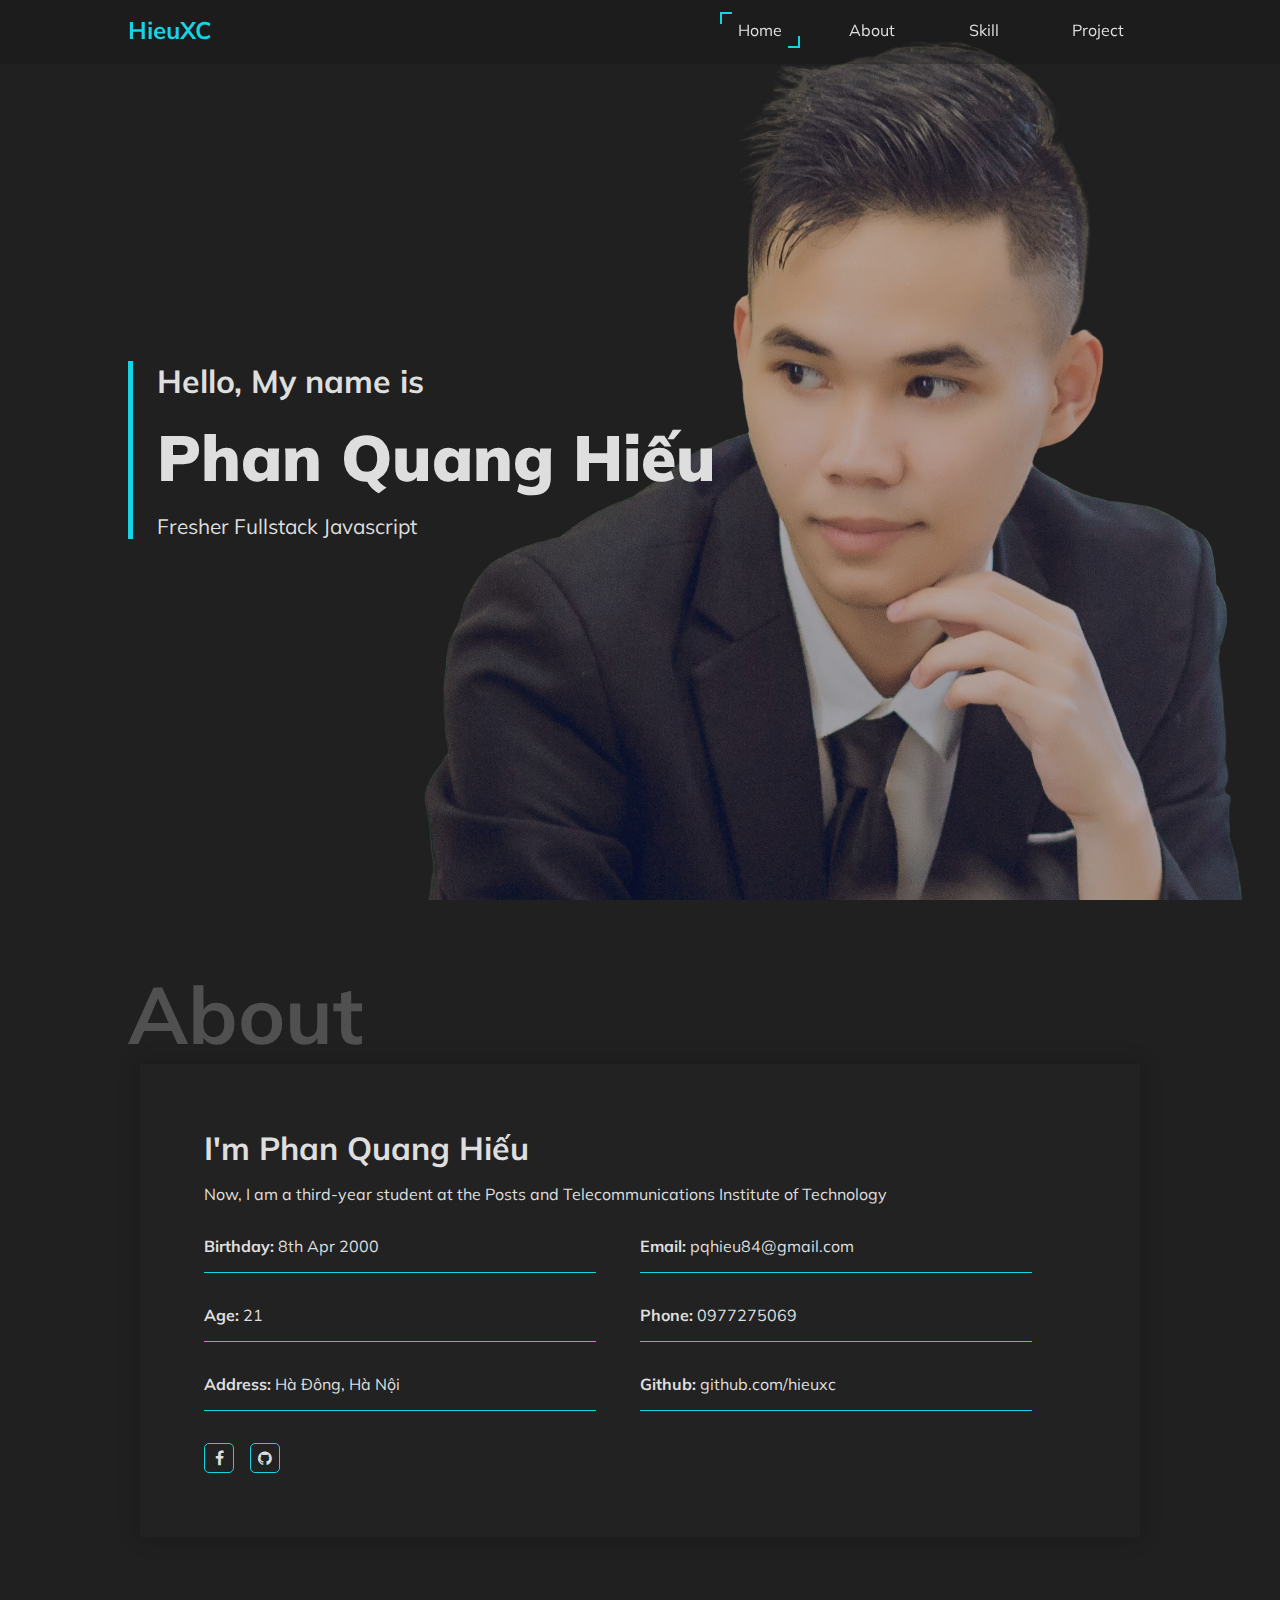
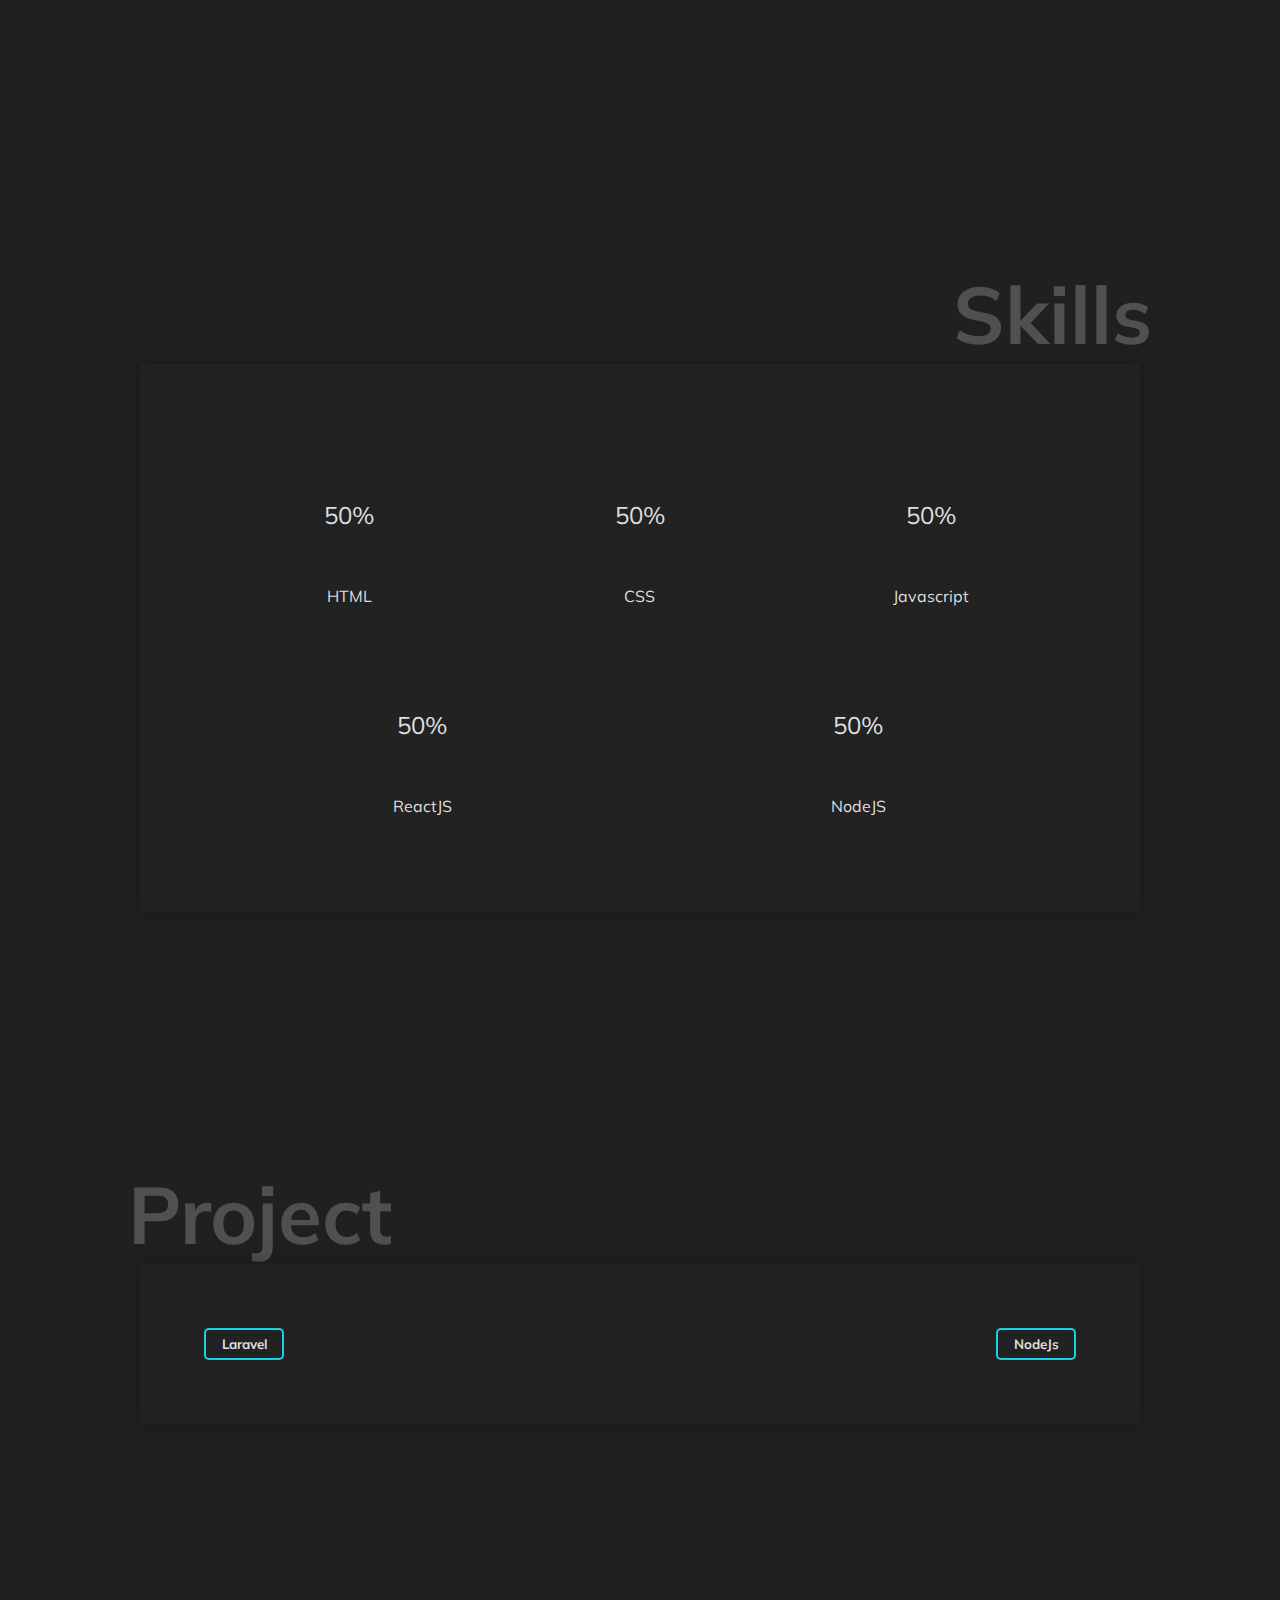
==== index.html @ 89ef491c "first commit" ====
<!DOCTYPE html>
<html>
   <head>
      <meta charset="UTF-8" />
      <meta name="viewport" content="width=device-width, initial-scale=1.0" />
      <title>HieuXC</title>
      <link
         href="https://fonts.googleapis.com/css?family=Muli:400,700,900&display=swap&subset=vietnamese"
         rel="stylesheet"
      />
      <link
         href="https://stackpath.bootstrapcdn.com/font-awesome/4.7.0/css/font-awesome.min.css"
         rel="stylesheet"
         integrity="sha384-wvfXpqpZZVQGK6TAh5PVlGOfQNHSoD2xbE+QkPxCAFlNEevoEH3Sl0sibVcOQVnN"
         crossorigin="anonymous"
      />
      <link rel="stylesheet" href="css/style.css" />
   </head>

   <body>
      <div class="nav">
         <div class="logo">HieuXC</div>
         <div class="navbar">
            <ul>
               <li><a href="#home" class="link active">Home</a></li>
               <li><a href="#about" class="link">About</a></li>
               <li><a href="#skills" class="link">Skill</a></li>
               <li><a href="#project" class="link">Project</a></li>
            </ul>
         </div>
         <div class="menu_toggle"><i class="fa fa-bars" aria-hidden="true"></i></div>
      </div>
      <div class="container home" id="home">
         <div class="home_info">
            <div class="home_info_content">
               <div class="info1">Hello, My name is</div>
               <div class="info2">Phan Quang Hiếu</div>
               <div class="info3">Fresher Fullstack Javascript</div>
            </div>
         </div>
         <div class="home_image"></div>
      </div>
      <div class="container about" id="about">
         <h1>About</h1>
         <div class="about_info">
            <h2>I'm Phan Quang Hiếu</h2>
            <p>
               Now, I am a third-year student at the Posts and Telecommunications Institute of Technology
            </p>
            <div class="infomation">
               <div class="text">
                  <label>Birthday:</label>
                  <span>8th Apr 2000</span>
               </div>
               <div class="text">
                  <label>Email:</label>
                  <span>pqhieu84@gmail.com</span>
               </div>
               <div class="text">
                  <label>Age:</label>
                  <span>21</span>
               </div>
               <div class="text">
                  <label>Phone:</label>
                  <span>0977275069</span>
               </div>
               <div class="text">
                  <label>Address:</label>
                  <span> Hà Đông, Hà Nội</span>
               </div>
               <div class="text">
                  <label>Github:</label>
                  <span>github.com/hieuxc</span>
               </div>
            </div>
            <div class="social_link">
               <a href="https://www.facebook.com/phanhieu15"><i class="fa fa-facebook"></i></a>
               <a href="https://github.com/hieuxc"><i class="fa fa-github"></i></a>
            </div>
         </div>
      </div>
      <div class="container skills" id="skills">
         <h1>Skills</h1>
         <div class="skills_info">
            <div class="skills_content">
               <div class="chart" data-percent="50">50%</div>
               <p>HTML</p>
            </div>
            <div class="skills_content">
               <div class="chart" data-percent="50">50%</div>
               <p>CSS</p>
            </div>
            <div class="skills_content">
               <div class="chart" data-percent="50">50%</div>
               <p>Javascript</p>
            </div>
            <div class="skills_content">
               <div class="chart" data-percent="50">50%</div>
               <p>ReactJS</p>
            </div>
            <div class="skills_content">
               <div class="chart" data-percent="50">50%</div>
               <p>NodeJS</p>
            </div>
            <!-- <div class="skills_content">
               <div class="chart" data-percent="50">50%</div>
               <p>Laravel</p>
            </div> -->
         </div>
      </div>
      <div class="container project" id="project">
         <h1>Project</h1>
         <div class="project_info">
            <div class="list_btn">
               <button class="btn" id="defaultOpen" onclick="status(event,'Laravel')">Laravel</button>
               <button class="btn" onclick="status(event,'NodeJs')">NodeJs</button>
            </div>
            <div class="list_project">
               <div class="project_content" id="Laravel">
                  <div class="content">
                     <div class="detail">
                        <img src="img/laravel-ecommerce.png" alt="" />
                        <h4>Clone Website <a href="https://www.hanoicomputer.vn" target="blank">hanoicomputer.vn</a></h4>
                        <a href="https://github.com/hieuxc/laravel-hanoicomputer" target="blank">Github Link</a>
                     </div>
                  </div>
               </div>
               <div class="project_content" id="Nodejs">
                  <div class="content"></div>
               </div>
            </div>
         </div>
      </div>

      <script
         src="https://code.jquery.com/jquery-3.4.1.min.js"
         integrity="sha256-CSXorXvZcTkaix6Yvo6HppcZGetbYMGWSFlBw8HfCJo="
         crossorigin="anonymous"
      ></script>
      <script src="js/jquery.easypiechart.min.js"></script>
      <script src="js/index.js"></script>
   </body>
</html>
---- css/style.css ----
* {
   box-sizing: border-box;
   margin: 0;
   padding: 0;
   font-family: "Muli", sans-serif;
}
html {
   scroll-behavior: smooth;
}
body {
   background-color: #202020;
}
.container {
   min-height: 100vh;
   color: #dedede;
}
.nav {
   background-color: rgba(21, 21, 21, 0.3);
   position: fixed;
   top: 0;
   width: 100%;
   color: #dedede;
   z-index: 2;
}
.nav .logo {
   float: left;
   color: #17d3e6;
   height: 60px;
   line-height: 60px;
   margin-left: 10%;
   font-size: 1.5rem;
   font-weight: 700;
}
.nav .menu_toggle {
   color: #dedede;
   float: right;
   margin: 0.5rem 1rem;
   font-size: 2rem;
   cursor: pointer;
   display: none;
}
.nav .navbar {
   float: right;
   margin-right: 10%;
}
.nav .navbar ul {
   margin: 0;
   padding: 0;
   display: flex;
}
ul li {
   list-style: none;
}
ul li a {
   position: relative;
   display: inline-block;
   text-align: center;
   text-decoration: none;
   color: rgb(222, 222, 222);
   width: 80px;
   padding: 8px 16px;
   margin: 12px 16px;
   overflow: hidden;
   transition: all 0.5s;
}
ul li a:hover {
   background-color: #17d3e6;
   color: #222222;
   transition-delay: 0.5s;
}
ul li a::before {
   content: "";
   position: absolute;
   top: 0px;
   left: 0px;
   width: 0px;
   height: 0px;
   opacity: 0;
   border-top: 2px solid #17d3e6;
   border-left: 2px solid #17d3e6;
   transition: width 0.5s, height 0.5s;
}
ul li a.active::before {
   content: "";
   position: absolute;
   top: 0;
   left: 0;
   width: 10px;
   height: 10px;
   opacity: 1;
   border-top: 2px solid #17d3e6;
   border-left: 2px solid #17d3e6;
   transition: 0.5s;
}
ul li a::after {
   content: "";
   position: absolute;
   bottom: 0px;
   right: 0px;
   width: 0px;
   height: 0px;
   opacity: 0;
   border-bottom: 2px solid #17d3e6;
   border-right: 2px solid #17d3e6;
   transition: width 0.5s, height 0.5s;
}
ul li a.active::after {
   content: "";
   position: absolute;
   bottom: 0;
   right: 0;
   width: 10px;
   height: 10px;
   opacity: 1;
   border-bottom: 2px solid #17d3e6;
   border-right: 2px solid #17d3e6;
   transition: 0.5s;
}
ul li a:hover::before {
   width: 100%;
   height: 100%;
   opacity: 1;
}
ul li a:hover::after {
   width: 100%;
   height: 100%;
   opacity: 1;
}
.home {
   color: #dedede;
}
.home_info {
   position: absolute;
   margin-left: 10%;
   display: flex;
   height: 100%;
   align-items: center;
}
.home_info_content {
   padding-left: 1.5rem;
   border-left: 5px solid #17d3e6;
   z-index: 1;
}
.info1 {
   font-size: 2rem;
   font-weight: 700;
}
.info2 {
   font-size: 4rem;
   font-weight: 900;
   margin-top: 1rem;
}
.info3 {
   font-size: 1.3rem;
   margin-top: 1rem;
}
.home_image {
   height: 100vh;
   background-image: url("../img/pqh.png");
   background-size: contain;
   background-position: bottom right;
   background-repeat: no-repeat;
   opacity: 0.7;
}
.about h1,
.project h1 {
   font-size: 5rem;
   color: #bebebe;
   padding-top: 5%;
   padding-left: 10%;
   opacity: 0.3;
   z-index: 0;
}
.about_info,
.skills_info,
.project_info {
   max-width: 1000px;
   background-color: #222222;
   box-shadow: 0 0 1.2rem rgba(0, 0, 0, 0.25);
   padding: 5%;
   margin-bottom: 50px;
   position: relative;
   left: 50%;
   right: 50%;
   transform: translateX(-50%);
   z-index: 1;
}
.about_info h2 {
   font-size: 2rem;
   margin-bottom: 1rem;
}
.infomation {
   display: flex;
   flex-wrap: wrap;
}
.infomation .text {
   width: 45%;
   margin-top: 2rem;
   margin-right: 5%;
   padding-bottom: 1rem;
   border-bottom: 1px solid #17d3e6;
}
.infomation .text label {
   font-weight: 700;
}
.social_link {
   display: flex;
}
.social_link a {
   display: block;
   width: 30px;
   height: 30px;
   border: 1px solid #17d3e6;
   margin-top: 2rem;
   margin-right: 1rem;
   background-color: transparent;
   border-radius: 5px;
   -webkit-transition: all 0.5 ease;
   transition: all 0.5s ease;
}
.social_link .fa {
   display: flex;
   height: 28px;
   color: #dedede;
   justify-content: center;
   align-items: center;
}
.social_link a:hover {
   background-color: #17d3e6;
}
.social_link a:hover .fa {
   color: #000000;
}
.skills h1 {
   text-align: right;
   padding-top: 5%;
   padding-right: 10%;
   font-size: 5rem;
   color: #bebebe;
   opacity: 0.3;
   z-index: 0;
}
.skills_info {
   display: flex;
   flex-wrap: wrap;
}
.skills_content {
   width: 33.3%;
   margin: 2rem auto;
}
.skills_content p {
   text-align: center;
   margin-top: 1rem;
}
.skills_content .chart {
   position: relative;
   width: 110px;
   height: 110px;
   margin: 0 auto;
   text-align: center;
   font-size: 1.5rem;
   line-height: 110px;
}
.skills_content canvas {
   position: absolute;
   top: 0;
   left: 0;
}
.list_btn {
   display: flex;
   flex-wrap: wrap;
   justify-content: space-between;
}
.list_btn button {
   display: inline-block;
   height: 2rem;
   width: 5rem;
   border-radius: 5px;
   outline: none;
   background-color: inherit;
   color: #dedede;
   border: 2px solid #17d3e6;
   font-weight: 700;
   transition: all 0.5s ease;
}
.list_btn button:hover {
   background-color: #17d3e6;
   color: #000000;
}
.list_btn button.active {
   background-color: #17d3e6;
   color: #000000;
}
.list_project {
   max-width: 900px;
   background-color: #222222;
   box-shadow: 0 0 1.2rem rgba(0, 0, 0, 0.25);
   position: relative;
   left: 50%;
   right: 50%;
   transform: translateX(-50%);
   z-index: 1;
}
.list_project .project_content {
   display: none;
}
.list_project .project_content .content {
   display: flex;
   flex-wrap: wrap;
   justify-content: start;
}
.list_project .project_content .content .detail {
   width: 46%;
   margin: 2%;
}
.list_project .project_content .content .detail img {
   width: 100%;
   margin-bottom: 1rem;
}
.list_project .project_content .content .detail a {
   text-decoration: none;
   display: inline-block;
   margin-top: 1rem;
   color: #17d3e6;
}
@media (max-width: 800px) {
   .nav .logo {
      margin-left: 1rem;
      font-size: 1.2rem;
   }
   .nav .menu_toggle {
      display: block;
   }
   .nav .navbar {
      position: absolute;
      top: 60px;
      right: -50%;
      width: 112px;
      height: 100%;
      transition: 0.5s;
   }
   .nav .navbar.active {
      right: -10%;
   }
   .nav .navbar ul {
      display: block;
      text-align: center;
      background-color: #222222;
      box-shadow: 0 0 15px rgba(0, 0, 0, 0.3);
   }
   .home_image {
      background-size: auto 80%;
      background-position: top 20vh center;
   }
   .home_info {
      margin-left: 5%;
   }
   .info1 {
      font-size: 1.5rem;
   }
   .info2 {
      font-size: 3rem;
   }
   .info3 {
      font-size: 1rem;
   }
   .about h1,
   .skills h1,
   .project h1 {
      font-size: 4rem;
      padding-top: 60px;
   }
   .infomation .text {
      width: 95%;
      padding-bottom: 0.5rem;
   }
   .skills_content {
      width: 50%;
   }
   .list_project .project_content .content .detail {
      width: 96%;
   }
}
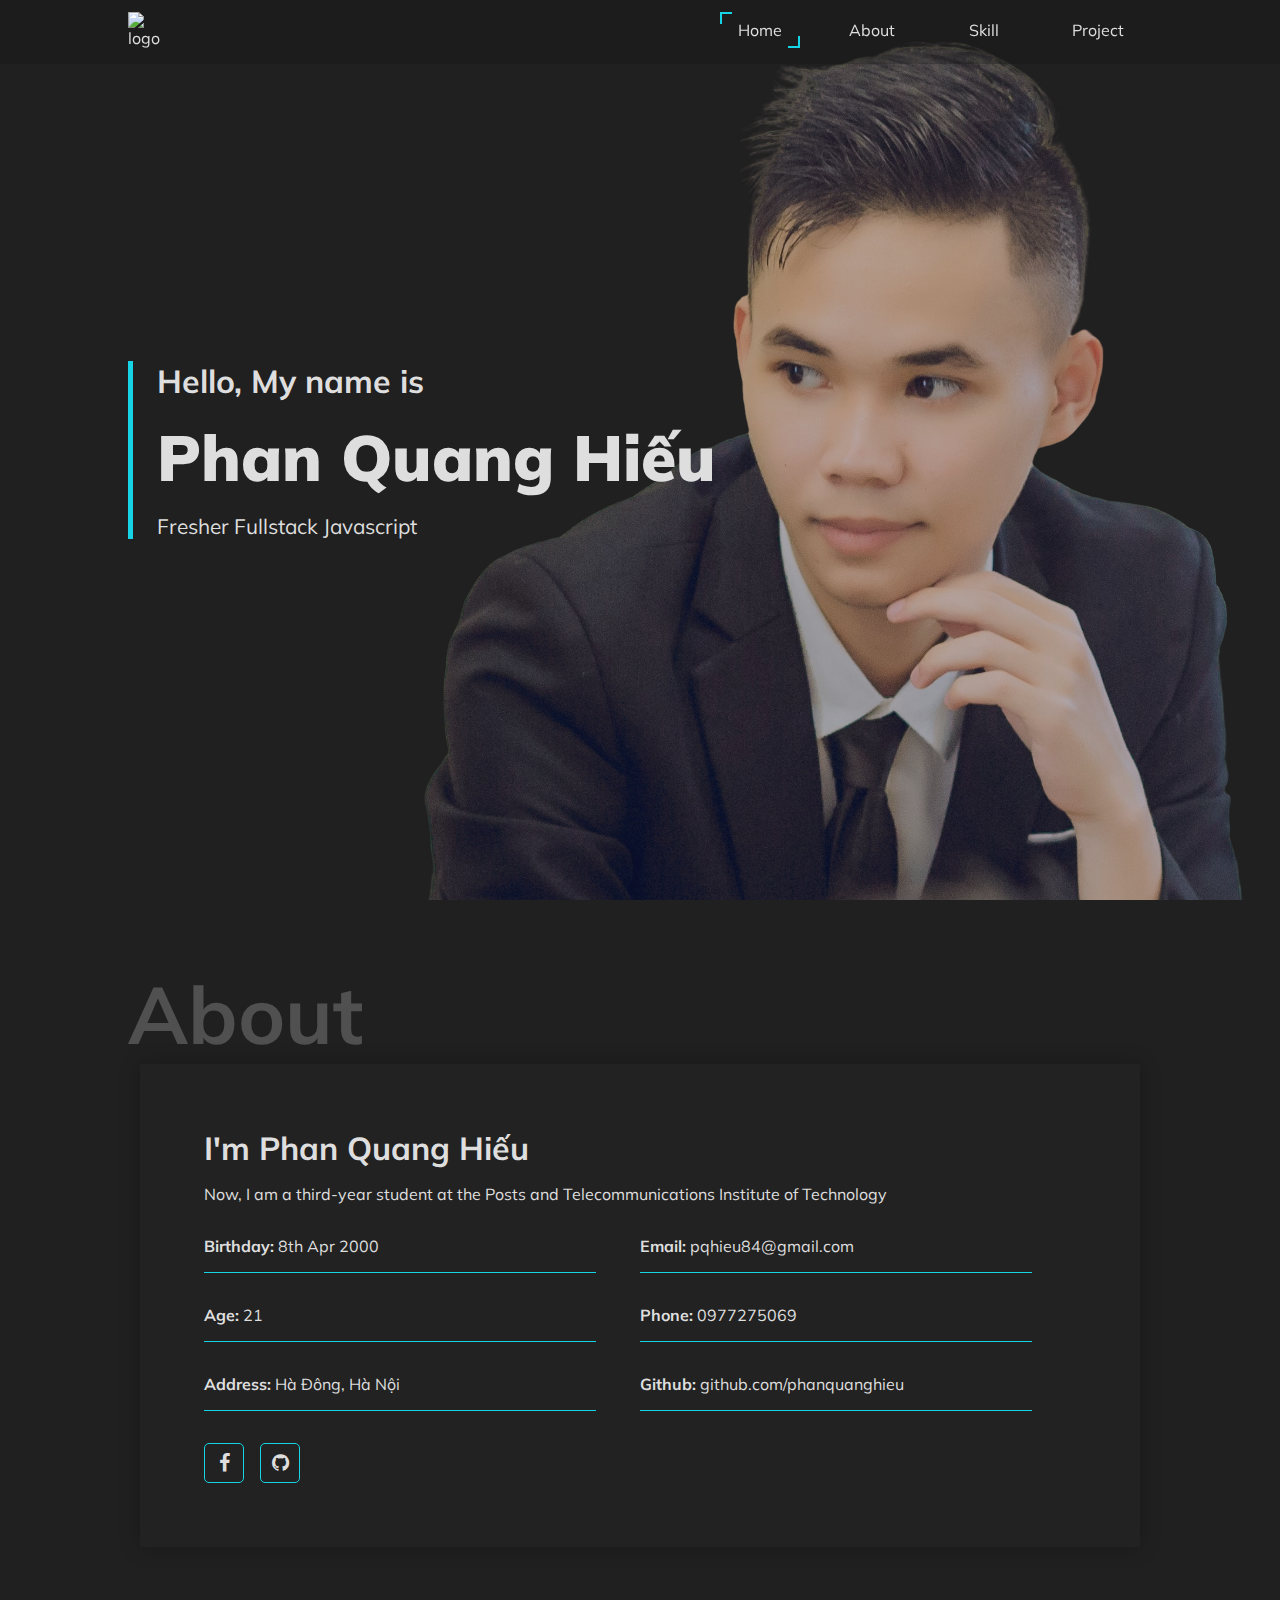
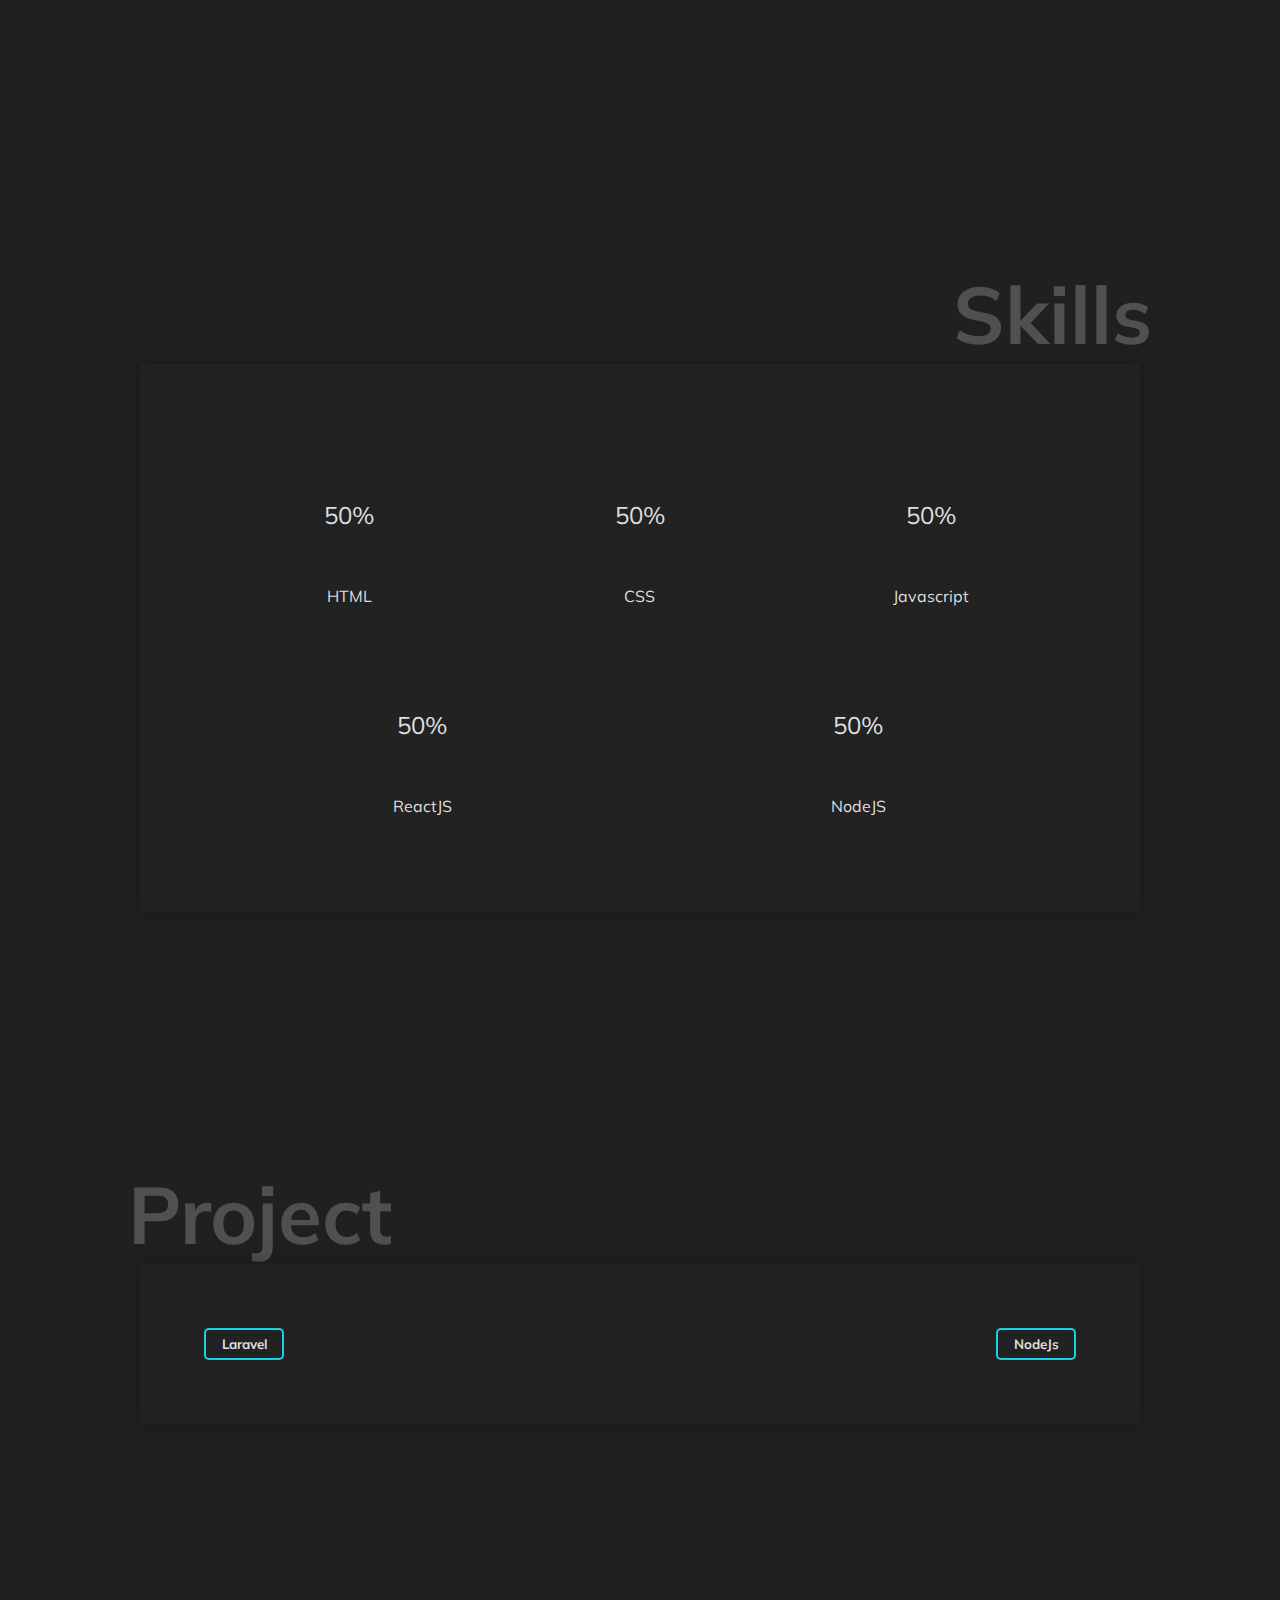
==== commit 20036aa3: "update logo" ====
--- a/index.html
+++ b/index.html
@@ -1,143 +1,151 @@
 <!DOCTYPE html>
 <html>
-   <head>
-      <meta charset="UTF-8" />
-      <meta name="viewport" content="width=device-width, initial-scale=1.0" />
-      <title>HieuXC</title>
-      <link
-         href="https://fonts.googleapis.com/css?family=Muli:400,700,900&display=swap&subset=vietnamese"
-         rel="stylesheet"
-      />
-      <link
-         href="https://stackpath.bootstrapcdn.com/font-awesome/4.7.0/css/font-awesome.min.css"
-         rel="stylesheet"
-         integrity="sha384-wvfXpqpZZVQGK6TAh5PVlGOfQNHSoD2xbE+QkPxCAFlNEevoEH3Sl0sibVcOQVnN"
-         crossorigin="anonymous"
-      />
-      <link rel="stylesheet" href="css/style.css" />
-   </head>
+  <head>
+    <meta charset="UTF-8" />
+    <meta name="viewport" content="width=device-width, initial-scale=1.0" />
+    <title>Phan Quang Hiếu</title>
+    <link rel="shortcut icon" href="./img/logo.png" type="image/x-icon" />
+    <link
+      href="https://fonts.googleapis.com/css?family=Muli:400,700,900&display=swap&subset=vietnamese"
+      rel="stylesheet"
+    />
+    <link
+      href="https://stackpath.bootstrapcdn.com/font-awesome/4.7.0/css/font-awesome.min.css"
+      rel="stylesheet"
+      integrity="sha384-wvfXpqpZZVQGK6TAh5PVlGOfQNHSoD2xbE+QkPxCAFlNEevoEH3Sl0sibVcOQVnN"
+      crossorigin="anonymous"
+    />
+    <link rel="stylesheet" href="css/style.css" />
+  </head>
 
-   <body>
-      <div class="nav">
-         <div class="logo">HieuXC</div>
-         <div class="navbar">
-            <ul>
-               <li><a href="#home" class="link active">Home</a></li>
-               <li><a href="#about" class="link">About</a></li>
-               <li><a href="#skills" class="link">Skill</a></li>
-               <li><a href="#project" class="link">Project</a></li>
-            </ul>
-         </div>
-         <div class="menu_toggle"><i class="fa fa-bars" aria-hidden="true"></i></div>
+  <body>
+    <div class="nav">
+      <div class="logo">
+        <img src="img/logo.png" alt="logo" width="40" height="40" title="My Logo (Copyright ©)" />
       </div>
-      <div class="container home" id="home">
-         <div class="home_info">
-            <div class="home_info_content">
-               <div class="info1">Hello, My name is</div>
-               <div class="info2">Phan Quang Hiếu</div>
-               <div class="info3">Fresher Fullstack Javascript</div>
-            </div>
-         </div>
-         <div class="home_image"></div>
+      <div class="navbar">
+        <ul>
+          <li><a href="#home" class="link active">Home</a></li>
+          <li><a href="#about" class="link">About</a></li>
+          <li><a href="#skills" class="link">Skill</a></li>
+          <li><a href="#project" class="link">Project</a></li>
+        </ul>
       </div>
-      <div class="container about" id="about">
-         <h1>About</h1>
-         <div class="about_info">
-            <h2>I'm Phan Quang Hiếu</h2>
-            <p>
-               Now, I am a third-year student at the Posts and Telecommunications Institute of Technology
-            </p>
-            <div class="infomation">
-               <div class="text">
-                  <label>Birthday:</label>
-                  <span>8th Apr 2000</span>
-               </div>
-               <div class="text">
-                  <label>Email:</label>
-                  <span>pqhieu84@gmail.com</span>
-               </div>
-               <div class="text">
-                  <label>Age:</label>
-                  <span>21</span>
-               </div>
-               <div class="text">
-                  <label>Phone:</label>
-                  <span>0977275069</span>
-               </div>
-               <div class="text">
-                  <label>Address:</label>
-                  <span> Hà Đông, Hà Nội</span>
-               </div>
-               <div class="text">
-                  <label>Github:</label>
-                  <span>github.com/hieuxc</span>
-               </div>
-            </div>
-            <div class="social_link">
-               <a href="https://www.facebook.com/phanhieu15"><i class="fa fa-facebook"></i></a>
-               <a href="https://github.com/hieuxc"><i class="fa fa-github"></i></a>
-            </div>
-         </div>
+      <div class="menu_toggle"><i class="fa fa-bars" aria-hidden="true"></i></div>
+    </div>
+    <div class="container home" id="home">
+      <div class="home_info">
+        <div class="home_info_content">
+          <div class="info1">Hello, My name is</div>
+          <div class="info2">Phan Quang Hiếu</div>
+          <div class="info3">Fresher Fullstack Javascript</div>
+        </div>
       </div>
-      <div class="container skills" id="skills">
-         <h1>Skills</h1>
-         <div class="skills_info">
-            <div class="skills_content">
-               <div class="chart" data-percent="50">50%</div>
-               <p>HTML</p>
-            </div>
-            <div class="skills_content">
-               <div class="chart" data-percent="50">50%</div>
-               <p>CSS</p>
-            </div>
-            <div class="skills_content">
-               <div class="chart" data-percent="50">50%</div>
-               <p>Javascript</p>
-            </div>
-            <div class="skills_content">
-               <div class="chart" data-percent="50">50%</div>
-               <p>ReactJS</p>
-            </div>
-            <div class="skills_content">
-               <div class="chart" data-percent="50">50%</div>
-               <p>NodeJS</p>
-            </div>
-            <!-- <div class="skills_content">
+      <div class="home_image"></div>
+    </div>
+    <div class="container about" id="about">
+      <h1>About</h1>
+      <div class="about_info">
+        <h2>I'm Phan Quang Hiếu</h2>
+        <p>
+          Now, I am a third-year student at the Posts and Telecommunications Institute of Technology
+        </p>
+        <div class="infomation">
+          <div class="text">
+            <label>Birthday:</label>
+            <span>8th Apr 2000</span>
+          </div>
+          <div class="text">
+            <label>Email:</label>
+            <span>pqhieu84@gmail.com</span>
+          </div>
+          <div class="text">
+            <label>Age:</label>
+            <span>21</span>
+          </div>
+          <div class="text">
+            <label>Phone:</label>
+            <span>0977275069</span>
+          </div>
+          <div class="text">
+            <label>Address:</label>
+            <span> Hà Đông, Hà Nội</span>
+          </div>
+          <div class="text">
+            <label>Github:</label>
+            <span>github.com/phanquanghieu</span>
+          </div>
+        </div>
+        <div class="social_link">
+          <a href="https://www.facebook.com/phanhieu15"><i class="fa fa-facebook"></i></a>
+          <a href="https://github.com/phanquanghieu"><i class="fa fa-github"></i></a>
+        </div>
+      </div>
+    </div>
+    <div class="container skills" id="skills">
+      <h1>Skills</h1>
+      <div class="skills_info">
+        <div class="skills_content">
+          <div class="chart" data-percent="50">50%</div>
+          <p>HTML</p>
+        </div>
+        <div class="skills_content">
+          <div class="chart" data-percent="50">50%</div>
+          <p>CSS</p>
+        </div>
+        <div class="skills_content">
+          <div class="chart" data-percent="50">50%</div>
+          <p>Javascript</p>
+        </div>
+        <div class="skills_content">
+          <div class="chart" data-percent="50">50%</div>
+          <p>ReactJS</p>
+        </div>
+        <div class="skills_content">
+          <div class="chart" data-percent="50">50%</div>
+          <p>NodeJS</p>
+        </div>
+        <!-- <div class="skills_content">
                <div class="chart" data-percent="50">50%</div>
                <p>Laravel</p>
             </div> -->
-         </div>
       </div>
-      <div class="container project" id="project">
-         <h1>Project</h1>
-         <div class="project_info">
-            <div class="list_btn">
-               <button class="btn" id="defaultOpen" onclick="status(event,'Laravel')">Laravel</button>
-               <button class="btn" onclick="status(event,'NodeJs')">NodeJs</button>
+    </div>
+    <div class="container project" id="project">
+      <h1>Project</h1>
+      <div class="project_info">
+        <div class="list_btn">
+          <button class="btn" id="defaultOpen" onclick="status(event,'Laravel')">Laravel</button>
+          <button class="btn" onclick="status(event,'NodeJs')">NodeJs</button>
+        </div>
+        <div class="list_project">
+          <div class="project_content" id="Laravel">
+            <div class="content">
+              <div class="detail">
+                <img src="img/laravel-ecommerce.png" alt="" />
+                <h4>
+                  Clone Website
+                  <a href="https://www.hanoicomputer.vn" target="blank">hanoicomputer.vn</a>
+                </h4>
+                <a href="https://github.com/phanquanghieu/laravel-hanoicomputer" target="blank"
+                  >Github Link</a
+                >
+              </div>
             </div>
-            <div class="list_project">
-               <div class="project_content" id="Laravel">
-                  <div class="content">
-                     <div class="detail">
-                        <img src="img/laravel-ecommerce.png" alt="" />
-                        <h4>Clone Website <a href="https://www.hanoicomputer.vn" target="blank">hanoicomputer.vn</a></h4>
-                        <a href="https://github.com/hieuxc/laravel-hanoicomputer" target="blank">Github Link</a>
-                     </div>
-                  </div>
-               </div>
-               <div class="project_content" id="Nodejs">
-                  <div class="content"></div>
-               </div>
-            </div>
-         </div>
+          </div>
+          <div class="project_content" id="Nodejs">
+            <div class="content"></div>
+          </div>
+        </div>
       </div>
+    </div>
 
-      <script
-         src="https://code.jquery.com/jquery-3.4.1.min.js"
-         integrity="sha256-CSXorXvZcTkaix6Yvo6HppcZGetbYMGWSFlBw8HfCJo="
-         crossorigin="anonymous"
-      ></script>
-      <script src="js/jquery.easypiechart.min.js"></script>
-      <script src="js/index.js"></script>
-   </body>
+    <script
+      src="https://code.jquery.com/jquery-3.4.1.min.js"
+      integrity="sha256-CSXorXvZcTkaix6Yvo6HppcZGetbYMGWSFlBw8HfCJo="
+      crossorigin="anonymous"
+    ></script>
+    <script src="js/jquery.easypiechart.min.js"></script>
+    <script src="js/index.js"></script>
+  </body>
 </html>
--- a/css/style.css
+++ b/css/style.css
@@ -1,383 +1,385 @@
 * {
-   box-sizing: border-box;
-   margin: 0;
-   padding: 0;
-   font-family: "Muli", sans-serif;
+  box-sizing: border-box;
+  margin: 0;
+  padding: 0;
+  font-family: 'Muli', sans-serif;
 }
 html {
-   scroll-behavior: smooth;
+  scroll-behavior: smooth;
 }
 body {
-   background-color: #202020;
+  background-color: #202020;
+}
+
+a {
+  text-decoration: none;
 }
 .container {
-   min-height: 100vh;
-   color: #dedede;
+  min-height: 100vh;
+  color: #dedede;
 }
 .nav {
-   background-color: rgba(21, 21, 21, 0.3);
-   position: fixed;
-   top: 0;
-   width: 100%;
-   color: #dedede;
-   z-index: 2;
+  background-color: rgba(21, 21, 21, 0.3);
+  position: fixed;
+  top: 0;
+  width: 100%;
+  color: #dedede;
+  z-index: 10;
 }
 .nav .logo {
-   float: left;
-   color: #17d3e6;
-   height: 60px;
-   line-height: 60px;
-   margin-left: 10%;
-   font-size: 1.5rem;
-   font-weight: 700;
+  float: left;
+  margin-left: 10%;
+  height: 64px;
+  display: flex;
+  justify-content: center;
+  align-items: center;
 }
 .nav .menu_toggle {
-   color: #dedede;
-   float: right;
-   margin: 0.5rem 1rem;
-   font-size: 2rem;
-   cursor: pointer;
-   display: none;
+  color: #dedede;
+  float: right;
+  margin: 0.5rem 1rem;
+  font-size: 2rem;
+  cursor: pointer;
+  display: none;
 }
 .nav .navbar {
-   float: right;
-   margin-right: 10%;
+  float: right;
+  margin-right: 10%;
 }
 .nav .navbar ul {
-   margin: 0;
-   padding: 0;
-   display: flex;
+  margin: 0;
+  padding: 0;
+  display: flex;
 }
 ul li {
-   list-style: none;
+  list-style: none;
 }
 ul li a {
-   position: relative;
-   display: inline-block;
-   text-align: center;
-   text-decoration: none;
-   color: rgb(222, 222, 222);
-   width: 80px;
-   padding: 8px 16px;
-   margin: 12px 16px;
-   overflow: hidden;
-   transition: all 0.5s;
+  position: relative;
+  display: inline-block;
+  text-align: center;
+  text-decoration: none;
+  color: rgb(222, 222, 222);
+  width: 80px;
+  padding: 8px 16px;
+  margin: 12px 16px;
+  overflow: hidden;
+  transition: all 0.5s;
 }
 ul li a:hover {
-   background-color: #17d3e6;
-   color: #222222;
-   transition-delay: 0.5s;
+  background-color: #17d3e6;
+  color: #222222;
+  transition-delay: 0.5s;
 }
 ul li a::before {
-   content: "";
-   position: absolute;
-   top: 0px;
-   left: 0px;
-   width: 0px;
-   height: 0px;
-   opacity: 0;
-   border-top: 2px solid #17d3e6;
-   border-left: 2px solid #17d3e6;
-   transition: width 0.5s, height 0.5s;
+  content: '';
+  position: absolute;
+  top: 0px;
+  left: 0px;
+  width: 0px;
+  height: 0px;
+  opacity: 0;
+  border-top: 2px solid #17d3e6;
+  border-left: 2px solid #17d3e6;
+  transition: width 0.5s, height 0.5s;
 }
 ul li a.active::before {
-   content: "";
-   position: absolute;
-   top: 0;
-   left: 0;
-   width: 10px;
-   height: 10px;
-   opacity: 1;
-   border-top: 2px solid #17d3e6;
-   border-left: 2px solid #17d3e6;
-   transition: 0.5s;
+  content: '';
+  position: absolute;
+  top: 0;
+  left: 0;
+  width: 10px;
+  height: 10px;
+  opacity: 1;
+  border-top: 2px solid #17d3e6;
+  border-left: 2px solid #17d3e6;
+  transition: 0.5s;
 }
 ul li a::after {
-   content: "";
-   position: absolute;
-   bottom: 0px;
-   right: 0px;
-   width: 0px;
-   height: 0px;
-   opacity: 0;
-   border-bottom: 2px solid #17d3e6;
-   border-right: 2px solid #17d3e6;
-   transition: width 0.5s, height 0.5s;
+  content: '';
+  position: absolute;
+  bottom: 0px;
+  right: 0px;
+  width: 0px;
+  height: 0px;
+  opacity: 0;
+  border-bottom: 2px solid #17d3e6;
+  border-right: 2px solid #17d3e6;
+  transition: width 0.5s, height 0.5s;
 }
 ul li a.active::after {
-   content: "";
-   position: absolute;
-   bottom: 0;
-   right: 0;
-   width: 10px;
-   height: 10px;
-   opacity: 1;
-   border-bottom: 2px solid #17d3e6;
-   border-right: 2px solid #17d3e6;
-   transition: 0.5s;
+  content: '';
+  position: absolute;
+  bottom: 0;
+  right: 0;
+  width: 10px;
+  height: 10px;
+  opacity: 1;
+  border-bottom: 2px solid #17d3e6;
+  border-right: 2px solid #17d3e6;
+  transition: 0.5s;
 }
 ul li a:hover::before {
-   width: 100%;
-   height: 100%;
-   opacity: 1;
+  width: 100%;
+  height: 100%;
+  opacity: 1;
 }
 ul li a:hover::after {
-   width: 100%;
-   height: 100%;
-   opacity: 1;
+  width: 100%;
+  height: 100%;
+  opacity: 1;
 }
 .home {
-   color: #dedede;
+  color: #dedede;
 }
 .home_info {
-   position: absolute;
-   margin-left: 10%;
-   display: flex;
-   height: 100%;
-   align-items: center;
+  position: absolute;
+  margin-left: 10%;
+  display: flex;
+  height: 100%;
+  align-items: center;
 }
 .home_info_content {
-   padding-left: 1.5rem;
-   border-left: 5px solid #17d3e6;
-   z-index: 1;
+  padding-left: 1.5rem;
+  border-left: 5px solid #17d3e6;
+  z-index: 1;
 }
 .info1 {
-   font-size: 2rem;
-   font-weight: 700;
+  font-size: 2rem;
+  font-weight: 700;
 }
 .info2 {
-   font-size: 4rem;
-   font-weight: 900;
-   margin-top: 1rem;
+  font-size: 4rem;
+  font-weight: 900;
+  margin-top: 1rem;
 }
 .info3 {
-   font-size: 1.3rem;
-   margin-top: 1rem;
+  font-size: 1.3rem;
+  margin-top: 1rem;
 }
 .home_image {
-   height: 100vh;
-   background-image: url("../img/pqh.png");
-   background-size: contain;
-   background-position: bottom right;
-   background-repeat: no-repeat;
-   opacity: 0.7;
+  height: 100vh;
+  background-image: url('../img/pqh.png');
+  background-size: contain;
+  background-position: bottom right;
+  background-repeat: no-repeat;
+  opacity: 0.7;
 }
 .about h1,
 .project h1 {
-   font-size: 5rem;
-   color: #bebebe;
-   padding-top: 5%;
-   padding-left: 10%;
-   opacity: 0.3;
-   z-index: 0;
+  font-size: 5rem;
+  color: #bebebe;
+  padding-top: 5%;
+  padding-left: 10%;
+  opacity: 0.3;
+  z-index: 0;
 }
 .about_info,
 .skills_info,
 .project_info {
-   max-width: 1000px;
-   background-color: #222222;
-   box-shadow: 0 0 1.2rem rgba(0, 0, 0, 0.25);
-   padding: 5%;
-   margin-bottom: 50px;
-   position: relative;
-   left: 50%;
-   right: 50%;
-   transform: translateX(-50%);
-   z-index: 1;
+  max-width: 1000px;
+  background-color: #222222;
+  box-shadow: 0 0 1.2rem rgba(0, 0, 0, 0.25);
+  padding: 5%;
+  margin-bottom: 50px;
+  position: relative;
+  left: 50%;
+  right: 50%;
+  transform: translateX(-50%);
+  z-index: 1;
 }
 .about_info h2 {
-   font-size: 2rem;
-   margin-bottom: 1rem;
+  font-size: 2rem;
+  margin-bottom: 1rem;
 }
 .infomation {
-   display: flex;
-   flex-wrap: wrap;
+  display: flex;
+  flex-wrap: wrap;
 }
 .infomation .text {
-   width: 45%;
-   margin-top: 2rem;
-   margin-right: 5%;
-   padding-bottom: 1rem;
-   border-bottom: 1px solid #17d3e6;
+  width: 45%;
+  margin-top: 2rem;
+  margin-right: 5%;
+  padding-bottom: 1rem;
+  border-bottom: 1px solid #17d3e6;
 }
 .infomation .text label {
-   font-weight: 700;
+  font-weight: 700;
 }
 .social_link {
-   display: flex;
+  display: flex;
 }
 .social_link a {
-   display: block;
-   width: 30px;
-   height: 30px;
-   border: 1px solid #17d3e6;
-   margin-top: 2rem;
-   margin-right: 1rem;
-   background-color: transparent;
-   border-radius: 5px;
-   -webkit-transition: all 0.5 ease;
-   transition: all 0.5s ease;
+  display: flex;
+  width: 40px;
+  height: 40px;
+  border: 1px solid #17d3e6;
+  margin-top: 2rem;
+  margin-right: 1rem;
+  background-color: transparent;
+  border-radius: 5px;
+  color: #dedede;
+  font-size: 20px;
+  justify-content: center;
+  align-items: center;
+  -webkit-transition: all 0.5 ease;
+  transition: all 0.5s ease;
 }
 .social_link .fa {
-   display: flex;
-   height: 28px;
-   color: #dedede;
-   justify-content: center;
-   align-items: center;
 }
 .social_link a:hover {
-   background-color: #17d3e6;
+  background-color: #17d3e6;
 }
 .social_link a:hover .fa {
-   color: #000000;
+  color: #000000;
 }
 .skills h1 {
-   text-align: right;
-   padding-top: 5%;
-   padding-right: 10%;
-   font-size: 5rem;
-   color: #bebebe;
-   opacity: 0.3;
-   z-index: 0;
+  text-align: right;
+  padding-top: 5%;
+  padding-right: 10%;
+  font-size: 5rem;
+  color: #bebebe;
+  opacity: 0.3;
+  z-index: 0;
 }
 .skills_info {
-   display: flex;
-   flex-wrap: wrap;
+  display: flex;
+  flex-wrap: wrap;
 }
 .skills_content {
-   width: 33.3%;
-   margin: 2rem auto;
+  width: 33.3%;
+  margin: 2rem auto;
 }
 .skills_content p {
-   text-align: center;
-   margin-top: 1rem;
+  text-align: center;
+  margin-top: 1rem;
 }
 .skills_content .chart {
-   position: relative;
-   width: 110px;
-   height: 110px;
-   margin: 0 auto;
-   text-align: center;
-   font-size: 1.5rem;
-   line-height: 110px;
+  position: relative;
+  width: 110px;
+  height: 110px;
+  margin: 0 auto;
+  text-align: center;
+  font-size: 1.5rem;
+  line-height: 110px;
 }
 .skills_content canvas {
-   position: absolute;
-   top: 0;
-   left: 0;
+  position: absolute;
+  top: 0;
+  left: 0;
 }
 .list_btn {
-   display: flex;
-   flex-wrap: wrap;
-   justify-content: space-between;
+  display: flex;
+  flex-wrap: wrap;
+  justify-content: space-between;
 }
 .list_btn button {
-   display: inline-block;
-   height: 2rem;
-   width: 5rem;
-   border-radius: 5px;
-   outline: none;
-   background-color: inherit;
-   color: #dedede;
-   border: 2px solid #17d3e6;
-   font-weight: 700;
-   transition: all 0.5s ease;
+  display: inline-block;
+  height: 2rem;
+  width: 5rem;
+  border-radius: 5px;
+  outline: none;
+  background-color: inherit;
+  color: #dedede;
+  border: 2px solid #17d3e6;
+  font-weight: 700;
+  transition: all 0.5s ease;
 }
 .list_btn button:hover {
-   background-color: #17d3e6;
-   color: #000000;
+  background-color: #17d3e6;
+  color: #000000;
 }
 .list_btn button.active {
-   background-color: #17d3e6;
-   color: #000000;
+  background-color: #17d3e6;
+  color: #000000;
 }
 .list_project {
-   max-width: 900px;
-   background-color: #222222;
-   box-shadow: 0 0 1.2rem rgba(0, 0, 0, 0.25);
-   position: relative;
-   left: 50%;
-   right: 50%;
-   transform: translateX(-50%);
-   z-index: 1;
+  max-width: 900px;
+  background-color: #222222;
+  box-shadow: 0 0 1.2rem rgba(0, 0, 0, 0.25);
+  position: relative;
+  left: 50%;
+  right: 50%;
+  transform: translateX(-50%);
+  z-index: 1;
 }
 .list_project .project_content {
-   display: none;
+  display: none;
 }
 .list_project .project_content .content {
-   display: flex;
-   flex-wrap: wrap;
-   justify-content: start;
+  display: flex;
+  flex-wrap: wrap;
+  justify-content: start;
 }
 .list_project .project_content .content .detail {
-   width: 46%;
-   margin: 2%;
+  width: 46%;
+  margin: 2%;
 }
 .list_project .project_content .content .detail img {
-   width: 100%;
-   margin-bottom: 1rem;
+  width: 100%;
+  margin-bottom: 1rem;
 }
 .list_project .project_content .content .detail a {
-   text-decoration: none;
-   display: inline-block;
-   margin-top: 1rem;
-   color: #17d3e6;
+  text-decoration: none;
+  display: inline-block;
+  margin-top: 1rem;
+  color: #17d3e6;
 }
 @media (max-width: 800px) {
-   .nav .logo {
-      margin-left: 1rem;
-      font-size: 1.2rem;
-   }
-   .nav .menu_toggle {
-      display: block;
-   }
-   .nav .navbar {
-      position: absolute;
-      top: 60px;
-      right: -50%;
-      width: 112px;
-      height: 100%;
-      transition: 0.5s;
-   }
-   .nav .navbar.active {
-      right: -10%;
-   }
-   .nav .navbar ul {
-      display: block;
-      text-align: center;
-      background-color: #222222;
-      box-shadow: 0 0 15px rgba(0, 0, 0, 0.3);
-   }
-   .home_image {
-      background-size: auto 80%;
-      background-position: top 20vh center;
-   }
-   .home_info {
-      margin-left: 5%;
-   }
-   .info1 {
-      font-size: 1.5rem;
-   }
-   .info2 {
-      font-size: 3rem;
-   }
-   .info3 {
-      font-size: 1rem;
-   }
-   .about h1,
-   .skills h1,
-   .project h1 {
-      font-size: 4rem;
-      padding-top: 60px;
-   }
-   .infomation .text {
-      width: 95%;
-      padding-bottom: 0.5rem;
-   }
-   .skills_content {
-      width: 50%;
-   }
-   .list_project .project_content .content .detail {
-      width: 96%;
-   }
-}
+  .nav .logo {
+    margin-left: 1rem;
+    font-size: 1.2rem;
+  }
+  .nav .menu_toggle {
+    display: block;
+  }
+  .nav .navbar {
+    position: absolute;
+    top: 60px;
+    right: -50%;
+    width: 112px;
+    height: 100%;
+    transition: 0.5s;
+  }
+  .nav .navbar.active {
+    right: -10%;
+  }
+  .nav .navbar ul {
+    display: block;
+    text-align: center;
+    background-color: #222222;
+    box-shadow: 0 0 15px rgba(0, 0, 0, 0.3);
+  }
+  .home_image {
+    background-size: auto 80%;
+    background-position: top 20vh center;
+  }
+  .home_info {
+    margin-left: 5%;
+  }
+  .info1 {
+    font-size: 1.5rem;
+  }
+  .info2 {
+    font-size: 3rem;
+  }
+  .info3 {
+    font-size: 1rem;
+  }
+  .about h1,
+  .skills h1,
+  .project h1 {
+    font-size: 4rem;
+    padding-top: 60px;
+  }
+  .infomation .text {
+    width: 95%;
+    padding-bottom: 0.5rem;
+  }
+  .skills_content {
+    width: 50%;
+  }
+  .list_project .project_content .content .detail {
+    width: 96%;
+  }
+}
